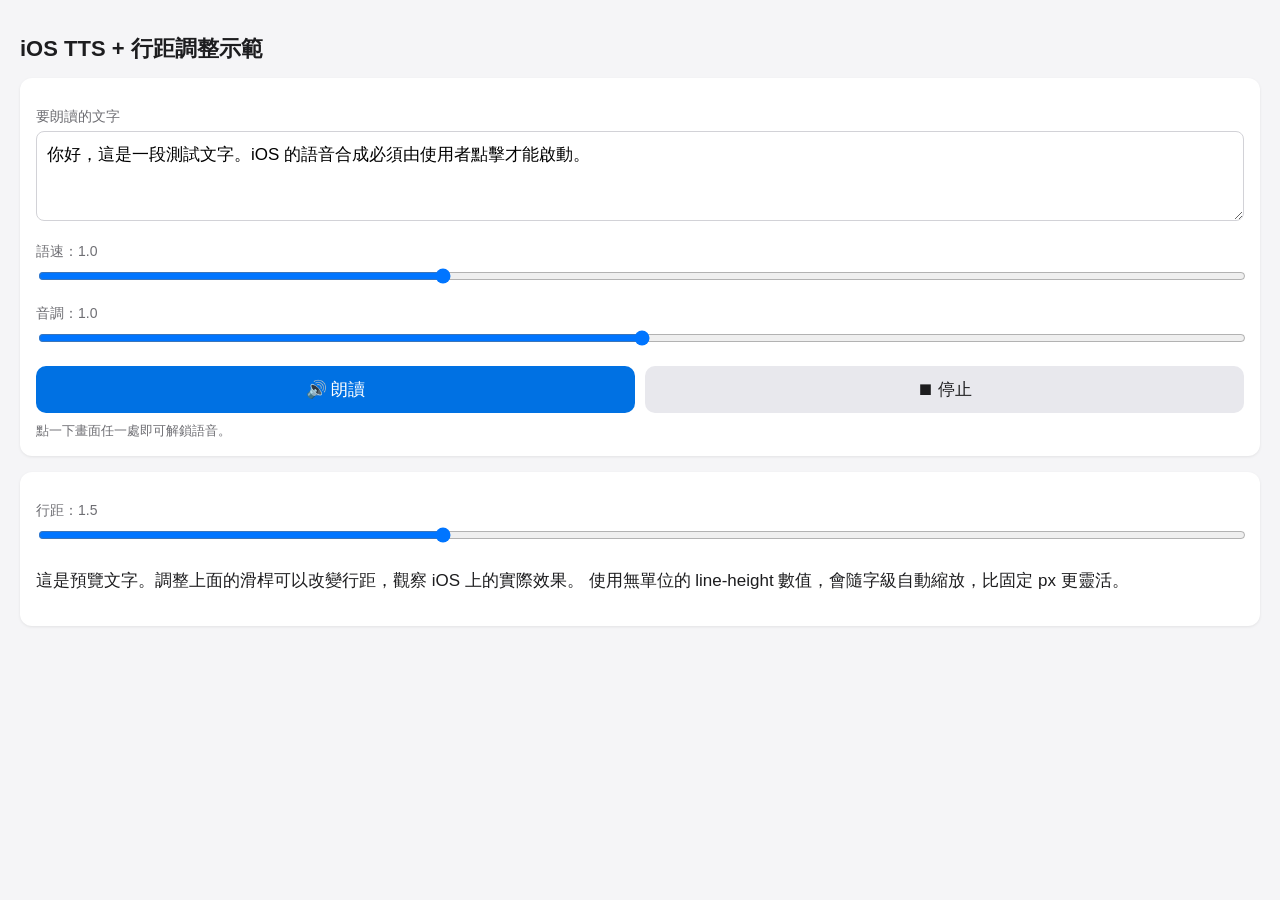
==== speak.html @ 1f261489 "Add files via upload" ====
<!DOCTYPE html>
<html lang="zh-TW">
<head>
<meta charset="UTF-8">
<meta name="viewport" content="width=device-width, initial-scale=1.0">
<title>iOS TTS + 行距示範</title>
<style>
  html {
    -webkit-text-size-adjust: 100%;
    text-size-adjust: 100%;
  }

  body {
    font-family: -apple-system, BlinkMacSystemFont, "PingFang TC", "Helvetica Neue", sans-serif;
    font-size: 17px;
    line-height: 1.5;          /* 可調整的預設行距 */
    margin: 0;
    padding: 20px;
    background: #f5f5f7;
    color: #1d1d1f;
  }

  h1 {
    font-size: 22px;
    line-height: 1.3;
  }

  .card {
    background: #fff;
    border-radius: 12px;
    padding: 16px;
    margin-bottom: 16px;
    box-shadow: 0 1px 3px rgba(0,0,0,0.08);
  }

  textarea {
    width: 100%;
    box-sizing: border-box;
    font-size: 17px;
    line-height: 1.5;
    padding: 10px;
    border: 1px solid #d2d2d7;
    border-radius: 8px;
    resize: vertical;
    min-height: 90px;
    font-family: inherit;
  }

  label {
    display: block;
    font-size: 14px;
    color: #6e6e73;
    margin: 12px 0 4px;
  }

  input[type="range"] {
    width: 100%;
  }

  .row {
    display: flex;
    gap: 10px;
    margin-top: 12px;
  }

  button {
    flex: 1;
    font-size: 17px;
    padding: 12px;
    border: none;
    border-radius: 10px;
    background: #0071e3;
    color: #fff;
    font-weight: 500;
    cursor: pointer;
    -webkit-tap-highlight-color: transparent;
  }

  button:active {
    opacity: 0.75;
  }

  button.secondary {
    background: #e8e8ed;
    color: #1d1d1f;
  }

  #status {
    font-size: 13px;
    color: #6e6e73;
    margin-top: 8px;
    min-height: 18px;
  }

  #preview {
    font-size: 17px;
  }
</style>
</head>
<body>

<h1>iOS TTS + 行距調整示範</h1>

<div class="card">
  <label for="text">要朗讀的文字</label>
  <textarea id="text">你好，這是一段測試文字。iOS 的語音合成必須由使用者點擊才能啟動。</textarea>

  <label for="rate">語速：<span id="rateVal">1.0</span></label>
  <input type="range" id="rate" min="0.5" max="2" step="0.1" value="1.0">

  <label for="pitch">音調：<span id="pitchVal">1.0</span></label>
  <input type="range" id="pitch" min="0" max="2" step="0.1" value="1.0">

  <div class="row">
    <button id="speakBtn">🔊 朗讀</button>
    <button id="stopBtn" class="secondary">⏹ 停止</button>
  </div>

  <div id="status"></div>
</div>

<div class="card">
  <label for="lineHeight">行距：<span id="lhVal">1.5</span></label>
  <input type="range" id="lineHeight" min="1" max="2.5" step="0.1" value="1.5">

  <p id="preview">
    這是預覽文字。調整上面的滑桿可以改變行距，觀察 iOS 上的實際效果。
    使用無單位的 line-height 數值，會隨字級自動縮放，比固定 px 更靈活。
  </p>
</div>

<script>
(function () {
  const textEl      = document.getElementById('text');
  const rateEl      = document.getElementById('rate');
  const pitchEl     = document.getElementById('pitch');
  const rateVal     = document.getElementById('rateVal');
  const pitchVal    = document.getElementById('pitchVal');
  const speakBtn    = document.getElementById('speakBtn');
  const stopBtn     = document.getElementById('stopBtn');
  const statusEl    = document.getElementById('status');
  const lineHeightEl= document.getElementById('lineHeight');
  const lhVal       = document.getElementById('lhVal');
  const previewEl   = document.getElementById('preview');

  // ---------- 檢查支援度 ----------
  const synth = window.speechSynthesis;
  const hasTTS = 'speechSynthesis' in window && 'SpeechSynthesisUtterance' in window;

  if (!hasTTS) {
    statusEl.textContent = '⚠️ 此瀏覽器不支援語音合成。';
    speakBtn.disabled = true;
    stopBtn.disabled = true;
  }

  // ---------- iOS 解鎖：第一次點擊時播一段靜音 ----------
  let unlocked = false;
  function unlockOnce() {
    if (unlocked || !hasTTS) return;
    const silent = new SpeechSynthesisUtterance(' ');
    silent.volume = 0;
    synth.speak(silent);
    unlocked = true;
  }
  document.addEventListener('touchstart', unlockOnce, { once: true, passive: true });
  document.addEventListener('click',      unlockOnce, { once: true });

  // ---------- 滑桿顯示 ----------
  rateEl.addEventListener('input', () => {
    rateVal.textContent = parseFloat(rateEl.value).toFixed(1);
  });
  pitchEl.addEventListener('input', () => {
    pitchVal.textContent = parseFloat(pitchEl.value).toFixed(1);
  });
  lineHeightEl.addEventListener('input', () => {
    const v = parseFloat(lineHeightEl.value).toFixed(1);
    lhVal.textContent = v;
    previewEl.style.lineHeight = v;
  });

  // ---------- 朗讀 ----------
  speakBtn.addEventListener('click', () => {
    if (!hasTTS) return;

    const text = textEl.value.trim();
    if (!text) {
      statusEl.textContent = '請先輸入文字。';
      return;
    }

    // 若正在播放，先取消
    synth.cancel();

    const utter = new SpeechSynthesisUtterance(text);
    utter.lang  = 'zh-TW';
    utter.rate  = parseFloat(rateEl.value);
    utter.pitch = parseFloat(pitchEl.value);
    utter.volume = 1;

    // 嘗試挑選中文語音（部分 iOS 版本需要指定 voice 才正確）
    const voices = synth.getVoices();
    const zhVoice = voices.find(v => /zh[-_]?(TW|HK|CN)/i.test(v.lang))
                 || voices.find(v => /^zh/i.test(v.lang));
    if (zhVoice) utter.voice = zhVoice;

    utter.onstart = () => { statusEl.textContent = '🔊 播放中…'; };
    utter.onend   = () => { statusEl.textContent = '✅ 播放完畢。'; };
    utter.onerror = (e) => { statusEl.textContent = '❌ 錯誤：' + e.error; };

    synth.speak(utter);
  });

  // ---------- 停止 ----------
  stopBtn.addEventListener('click', () => {
    if (!hasTTS) return;
    synth.cancel();
    statusEl.textContent = '⏹ 已停止。';
  });

  // 有些 iOS 版本 voices 是非同步載入的
  if (hasTTS && typeof synth.onvoiceschanged !== 'undefined') {
    synth.onvoiceschanged = () => {};
  }

  // 初始狀態
  if (hasTTS) {
    statusEl.textContent = '點一下畫面任一處即可解鎖語音。';
  }
})();
</script>

</body>
</html>
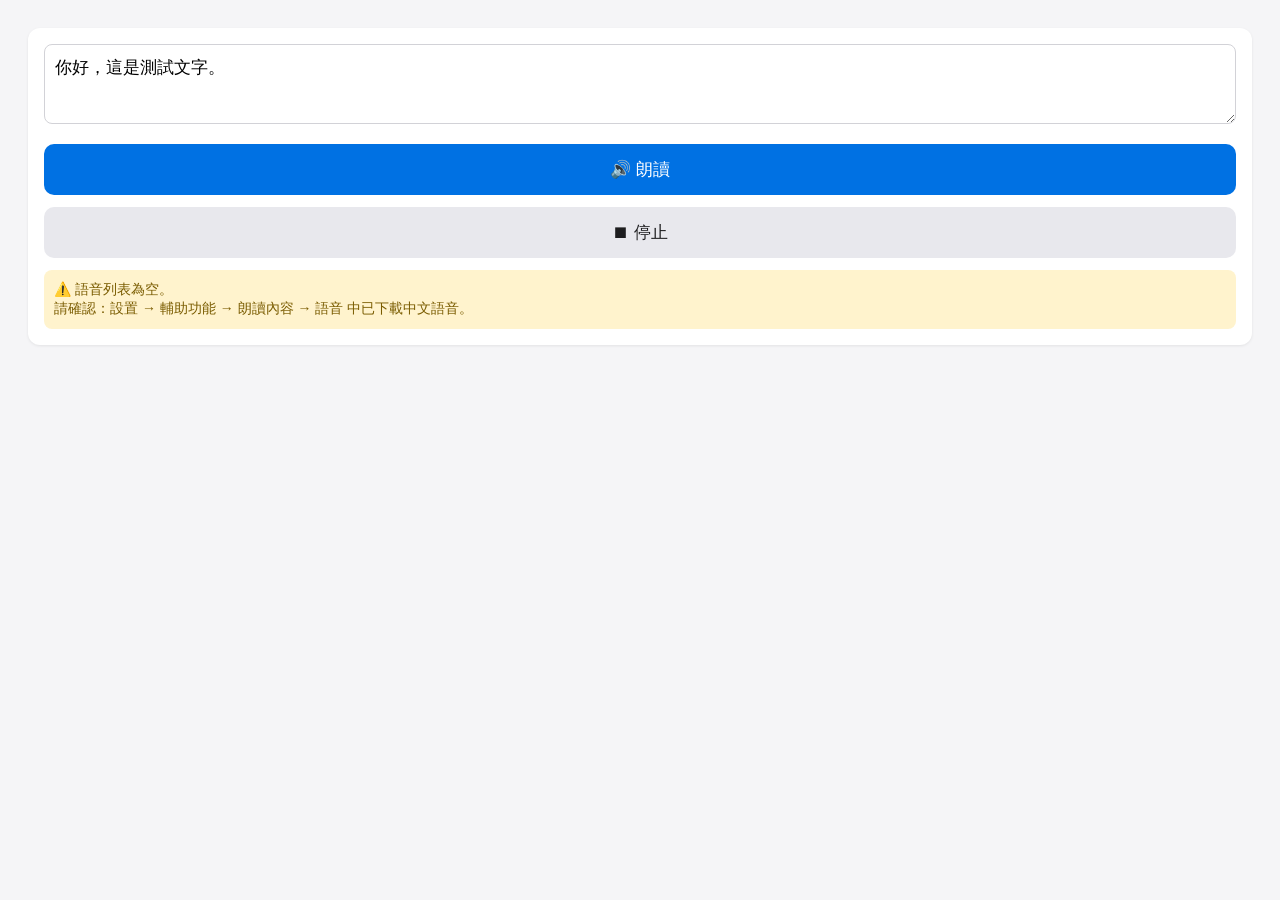
==== commit effc42b7: "Update speak.html" ====
--- a/speak.html
+++ b/speak.html
@@ -3,28 +3,16 @@
 <head>
 <meta charset="UTF-8">
 <meta name="viewport" content="width=device-width, initial-scale=1.0">
-<title>iOS TTS + 行距示範</title>
+<title>TTS 測試（HTTP/HTTPS 檢測）</title>
 <style>
-  html {
-    -webkit-text-size-adjust: 100%;
-    text-size-adjust: 100%;
-  }
-
   body {
-    font-family: -apple-system, BlinkMacSystemFont, "PingFang TC", "Helvetica Neue", sans-serif;
+    font-family: -apple-system, BlinkMacSystemFont, "PingFang TC", sans-serif;
     font-size: 17px;
-    line-height: 1.5;          /* 可調整的預設行距 */
-    margin: 0;
+    line-height: 1.5;
     padding: 20px;
     background: #f5f5f7;
     color: #1d1d1f;
   }
-
-  h1 {
-    font-size: 22px;
-    line-height: 1.3;
-  }
-
   .card {
     background: #fff;
     border-radius: 12px;
@@ -32,7 +20,6 @@
     margin-bottom: 16px;
     box-shadow: 0 1px 3px rgba(0,0,0,0.08);
   }
-
   textarea {
     width: 100%;
     box-sizing: border-box;
@@ -41,191 +28,164 @@
     padding: 10px;
     border: 1px solid #d2d2d7;
     border-radius: 8px;
-    resize: vertical;
-    min-height: 90px;
+    min-height: 80px;
     font-family: inherit;
   }
-
-  label {
-    display: block;
-    font-size: 14px;
-    color: #6e6e73;
-    margin: 12px 0 4px;
-  }
-
-  input[type="range"] {
+  button {
     width: 100%;
-  }
-
-  .row {
-    display: flex;
-    gap: 10px;
-    margin-top: 12px;
-  }
-
-  button {
-    flex: 1;
     font-size: 17px;
-    padding: 12px;
+    padding: 14px;
     border: none;
     border-radius: 10px;
     background: #0071e3;
     color: #fff;
     font-weight: 500;
+    margin-top: 12px;
     cursor: pointer;
     -webkit-tap-highlight-color: transparent;
   }
-
-  button:active {
-    opacity: 0.75;
+  button:active { opacity: 0.75; }
+  button:disabled {
+    background: #c7c7cc;
+    cursor: not-allowed;
   }
-
-  button.secondary {
-    background: #e8e8ed;
-    color: #1d1d1f;
+  #status {
+    font-size: 14px;
+    margin-top: 12px;
+    padding: 10px;
+    border-radius: 8px;
+    line-height: 1.4;
   }
-
-  #status {
-    font-size: 13px;
-    color: #6e6e73;
-    margin-top: 8px;
-    min-height: 18px;
-  }
-
-  #preview {
-    font-size: 17px;
-  }
+  .ok { background: #d1f2d1; color: #1a5c1a; }
+  .warn { background: #fff3cd; color: #7a5c00; }
+  .err { background: #ffd7d7; color: #8a1a1a; }
+  .info { background: #e8e8ed; color: #1d1d1f; }
 </style>
 </head>
 <body>
 
-<h1>iOS TTS + 行距調整示範</h1>
-
 <div class="card">
-  <label for="text">要朗讀的文字</label>
-  <textarea id="text">你好，這是一段測試文字。iOS 的語音合成必須由使用者點擊才能啟動。</textarea>
-
-  <label for="rate">語速：<span id="rateVal">1.0</span></label>
-  <input type="range" id="rate" min="0.5" max="2" step="0.1" value="1.0">
-
-  <label for="pitch">音調：<span id="pitchVal">1.0</span></label>
-  <input type="range" id="pitch" min="0" max="2" step="0.1" value="1.0">
-
-  <div class="row">
-    <button id="speakBtn">🔊 朗讀</button>
-    <button id="stopBtn" class="secondary">⏹ 停止</button>
-  </div>
-
-  <div id="status"></div>
-</div>
-
-<div class="card">
-  <label for="lineHeight">行距：<span id="lhVal">1.5</span></label>
-  <input type="range" id="lineHeight" min="1" max="2.5" step="0.1" value="1.5">
-
-  <p id="preview">
-    這是預覽文字。調整上面的滑桿可以改變行距，觀察 iOS 上的實際效果。
-    使用無單位的 line-height 數值，會隨字級自動縮放，比固定 px 更靈活。
-  </p>
+  <textarea id="text">你好，這是測試文字。</textarea>
+  <button id="speakBtn">🔊 朗讀</button>
+  <button id="stopBtn" style="background:#e8e8ed;color:#1d1d1f;">⏹ 停止</button>
+  <div id="status" class="info">檢查環境中…</div>
 </div>
 
 <script>
 (function () {
-  const textEl      = document.getElementById('text');
-  const rateEl      = document.getElementById('rate');
-  const pitchEl     = document.getElementById('pitch');
-  const rateVal     = document.getElementById('rateVal');
-  const pitchVal    = document.getElementById('pitchVal');
-  const speakBtn    = document.getElementById('speakBtn');
-  const stopBtn     = document.getElementById('stopBtn');
-  const statusEl    = document.getElementById('status');
-  const lineHeightEl= document.getElementById('lineHeight');
-  const lhVal       = document.getElementById('lhVal');
-  const previewEl   = document.getElementById('preview');
+  const textEl = document.getElementById('text');
+  const speakBtn = document.getElementById('speakBtn');
+  const stopBtn = document.getElementById('stopBtn');
+  const statusEl = document.getElementById('status');
 
-  // ---------- 檢查支援度 ----------
-  const synth = window.speechSynthesis;
-  const hasTTS = 'speechSynthesis' in window && 'SpeechSynthesisUtterance' in window;
+  // ========== 1. 檢查是否為安全來源 ==========
+  const isSecure = window.isSecureContext;
+  const isLocalhost = location.hostname === 'localhost' || location.hostname === '127.0.0.1';
+  const canUseTTS = isSecure || isLocalhost;
 
-  if (!hasTTS) {
-    statusEl.textContent = '⚠️ 此瀏覽器不支援語音合成。';
+  console.log('isSecureContext:', isSecure);
+  console.log('hostname:', location.hostname);
+  console.log('protocol:', location.protocol);
+  console.log('canUseTTS:', canUseTTS);
+
+  // ========== 2. 檢查 API 是否存在 ==========
+  const hasAPI = 'speechSynthesis' in window && 'SpeechSynthesisUtterance' in window;
+
+  if (!canUseTTS) {
+    statusEl.className = 'err';
+    statusEl.innerHTML = '⚠️ <b>非安全來源，TTS 已被 iOS 靜默禁用</b><br>' +
+      '目前網址：' + location.origin + '<br>' +
+      'iOS Safari 要求 HTTPS 或 localhost 才能使用語音合成。<br>' +
+      '請改用 HTTPS 訪問，或先在 Mac/PC 的 Safari 測試。';
     speakBtn.disabled = true;
     stopBtn.disabled = true;
+    return;
   }
 
-  // ---------- iOS 解鎖：第一次點擊時播一段靜音 ----------
-  let unlocked = false;
-  function unlockOnce() {
-    if (unlocked || !hasTTS) return;
-    const silent = new SpeechSynthesisUtterance(' ');
-    silent.volume = 0;
-    synth.speak(silent);
-    unlocked = true;
+  if (!hasAPI) {
+    statusEl.className = 'err';
+    statusEl.textContent = '此瀏覽器不支援語音合成 API。';
+    speakBtn.disabled = true;
+    stopBtn.disabled = true;
+    return;
   }
-  document.addEventListener('touchstart', unlockOnce, { once: true, passive: true });
-  document.addEventListener('click',      unlockOnce, { once: true });
 
-  // ---------- 滑桿顯示 ----------
-  rateEl.addEventListener('input', () => {
-    rateVal.textContent = parseFloat(rateEl.value).toFixed(1);
-  });
-  pitchEl.addEventListener('input', () => {
-    pitchVal.textContent = parseFloat(pitchEl.value).toFixed(1);
-  });
-  lineHeightEl.addEventListener('input', () => {
-    const v = parseFloat(lineHeightEl.value).toFixed(1);
-    lhVal.textContent = v;
-    previewEl.style.lineHeight = v;
-  });
+  // ========== 3. 檢查語音是否可用 ==========
+  const synth = window.speechSynthesis;
 
-  // ---------- 朗讀 ----------
+  function checkVoices() {
+    const voices = synth.getVoices();
+    if (voices.length === 0) {
+      statusEl.className = 'warn';
+      statusEl.innerHTML = '⚠️ 語音列表為空。<br>' +
+        '請確認：設置 → 輔助功能 → 朗讀內容 → 語音 中已下載中文語音。';
+    } else {
+      const zhVoices = voices.filter(v => /^zh/i.test(v.lang));
+      statusEl.className = 'ok';
+      statusEl.innerHTML = '✅ 環境正常。偵測到 ' + voices.length + ' 個語音' +
+        (zhVoices.length ? '，其中中文語音 ' + zhVoices.length + ' 個' : '，但未找到中文語音');
+    }
+  }
+
+  checkVoices();
+  if (typeof synth.onvoiceschanged !== 'undefined') {
+    synth.onvoiceschanged = checkVoices;
+  }
+
+  // ========== 4. 朗讀 ==========
   speakBtn.addEventListener('click', () => {
-    if (!hasTTS) return;
+    synth.cancel(); // 清除可能的阻塞狀態
 
     const text = textEl.value.trim();
     if (!text) {
-      statusEl.textContent = '請先輸入文字。';
+      statusEl.className = 'warn';
+      statusEl.textContent = '請輸入文字。';
       return;
     }
 
-    // 若正在播放，先取消
-    synth.cancel();
+    // 檢測 iOS 26 已知 bug：文本以 < 開頭、> 結尾、包含中文
+    if (text.startsWith('<') && text.endsWith('>') && /[\u4e00-\u9fff]/.test(text)) {
+      statusEl.className = 'err';
+      statusEl.textContent = '⚠️ 此文本格式會觸發 iOS 26 已知 bug，請避免以 <> 包裹中文。';
+      return;
+    }
 
     const utter = new SpeechSynthesisUtterance(text);
-    utter.lang  = 'zh-TW';
-    utter.rate  = parseFloat(rateEl.value);
-    utter.pitch = parseFloat(pitchEl.value);
-    utter.volume = 1;
+    utter.lang = 'zh-TW';
+    utter.rate = 1.0;
+    utter.pitch = 1.0;
+    utter.volume = 1.0;
 
-    // 嘗試挑選中文語音（部分 iOS 版本需要指定 voice 才正確）
+    // 只有當 voices 有內容時才指定 voice
     const voices = synth.getVoices();
-    const zhVoice = voices.find(v => /zh[-_]?(TW|HK|CN)/i.test(v.lang))
-                 || voices.find(v => /^zh/i.test(v.lang));
-    if (zhVoice) utter.voice = zhVoice;
+    if (voices.length > 0) {
+      const zhVoice = voices.find(v => /zh[-_]?(TW|HK|CN)/i.test(v.lang))
+                   || voices.find(v => /^zh/i.test(v.lang));
+      if (zhVoice) utter.voice = zhVoice;
+    }
 
-    utter.onstart = () => { statusEl.textContent = '🔊 播放中…'; };
-    utter.onend   = () => { statusEl.textContent = '✅ 播放完畢。'; };
-    utter.onerror = (e) => { statusEl.textContent = '❌ 錯誤：' + e.error; };
+    utter.onstart = () => {
+      statusEl.className = 'ok';
+      statusEl.textContent = '🔊 播放中…';
+    };
+    utter.onend = () => {
+      statusEl.className = 'info';
+      statusEl.textContent = '✅ 播放完畢。';
+    };
+    utter.onerror = (e) => {
+      statusEl.className = 'err';
+      statusEl.textContent = '❌ 錯誤：' + e.error;
+    };
 
     synth.speak(utter);
   });
 
-  // ---------- 停止 ----------
   stopBtn.addEventListener('click', () => {
-    if (!hasTTS) return;
     synth.cancel();
+    statusEl.className = 'info';
     statusEl.textContent = '⏹ 已停止。';
   });
 
-  // 有些 iOS 版本 voices 是非同步載入的
-  if (hasTTS && typeof synth.onvoiceschanged !== 'undefined') {
-    synth.onvoiceschanged = () => {};
-  }
-
-  // 初始狀態
-  if (hasTTS) {
-    statusEl.textContent = '點一下畫面任一處即可解鎖語音。';
-  }
 })();
 </script>
 
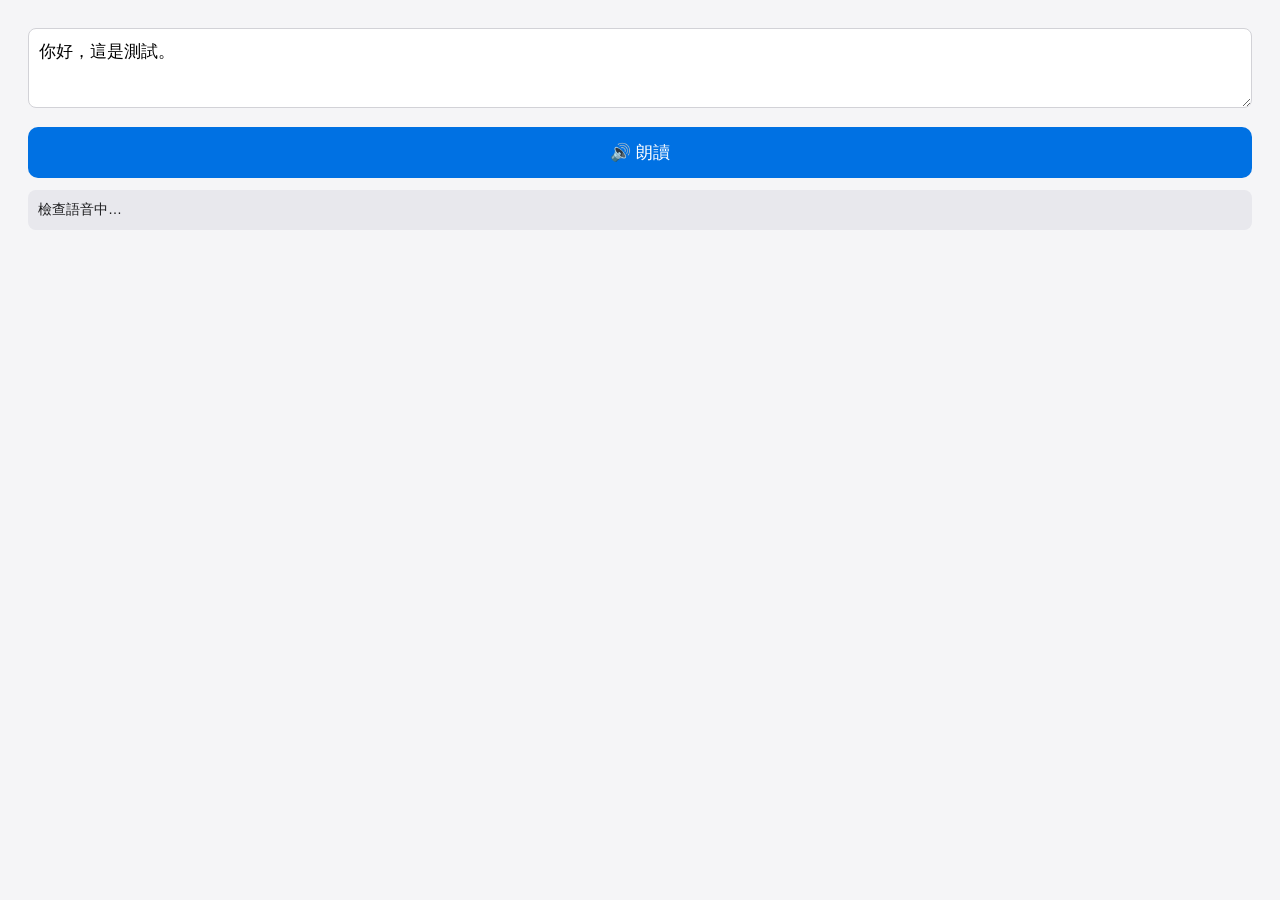
==== commit b69fe363: "Update speak.html" ====
--- a/speak.html
+++ b/speak.html
@@ -3,190 +3,128 @@
 <head>
 <meta charset="UTF-8">
 <meta name="viewport" content="width=device-width, initial-scale=1.0">
-<title>TTS 測試（HTTP/HTTPS 檢測）</title>
+<title>語音合成測試</title>
 <style>
   body {
-    font-family: -apple-system, BlinkMacSystemFont, "PingFang TC", sans-serif;
-    font-size: 17px;
+    font-family: -apple-system, "PingFang TC", sans-serif;
+    padding: 20px;
     line-height: 1.5;
-    padding: 20px;
     background: #f5f5f7;
     color: #1d1d1f;
-  }
-  .card {
-    background: #fff;
-    border-radius: 12px;
-    padding: 16px;
-    margin-bottom: 16px;
-    box-shadow: 0 1px 3px rgba(0,0,0,0.08);
   }
   textarea {
     width: 100%;
     box-sizing: border-box;
     font-size: 17px;
-    line-height: 1.5;
     padding: 10px;
+    min-height: 80px;
     border: 1px solid #d2d2d7;
     border-radius: 8px;
-    min-height: 80px;
     font-family: inherit;
+    line-height: 1.5;
   }
   button {
     width: 100%;
     font-size: 17px;
     padding: 14px;
+    margin-top: 12px;
     border: none;
     border-radius: 10px;
     background: #0071e3;
     color: #fff;
     font-weight: 500;
-    margin-top: 12px;
     cursor: pointer;
     -webkit-tap-highlight-color: transparent;
   }
   button:active { opacity: 0.75; }
-  button:disabled {
-    background: #c7c7cc;
-    cursor: not-allowed;
-  }
+  button:disabled { background: #c7c7cc; }
   #status {
     font-size: 14px;
     margin-top: 12px;
     padding: 10px;
     border-radius: 8px;
+    background: #e8e8ed;
     line-height: 1.4;
+    white-space: pre-wrap;
   }
-  .ok { background: #d1f2d1; color: #1a5c1a; }
-  .warn { background: #fff3cd; color: #7a5c00; }
-  .err { background: #ffd7d7; color: #8a1a1a; }
-  .info { background: #e8e8ed; color: #1d1d1f; }
 </style>
 </head>
 <body>
 
-<div class="card">
-  <textarea id="text">你好，這是測試文字。</textarea>
-  <button id="speakBtn">🔊 朗讀</button>
-  <button id="stopBtn" style="background:#e8e8ed;color:#1d1d1f;">⏹ 停止</button>
-  <div id="status" class="info">檢查環境中…</div>
-</div>
+<textarea id="text">你好，這是測試。</textarea>
+<button id="speakBtn">🔊 朗讀</button>
+<div id="status">檢查語音中…</div>
 
 <script>
-(function () {
-  const textEl = document.getElementById('text');
-  const speakBtn = document.getElementById('speakBtn');
-  const stopBtn = document.getElementById('stopBtn');
-  const statusEl = document.getElementById('status');
+const synth = window.speechSynthesis;
+const statusEl = document.getElementById('status');
+const speakBtn = document.getElementById('speakBtn');
+const textEl = document.getElementById('text');
 
-  // ========== 1. 檢查是否為安全來源 ==========
-  const isSecure = window.isSecureContext;
-  const isLocalhost = location.hostname === 'localhost' || location.hostname === '127.0.0.1';
-  const canUseTTS = isSecure || isLocalhost;
+let voicesReady = false;
+let zhVoice = null;
 
-  console.log('isSecureContext:', isSecure);
-  console.log('hostname:', location.hostname);
-  console.log('protocol:', location.protocol);
-  console.log('canUseTTS:', canUseTTS);
+// 1. 等待語音列表就緒
+function loadVoices() {
+  const voices = synth.getVoices();
+  if (voices.length === 0) return;
 
-  // ========== 2. 檢查 API 是否存在 ==========
-  const hasAPI = 'speechSynthesis' in window && 'SpeechSynthesisUtterance' in window;
+  voicesReady = true;
 
-  if (!canUseTTS) {
-    statusEl.className = 'err';
-    statusEl.innerHTML = '⚠️ <b>非安全來源，TTS 已被 iOS 靜默禁用</b><br>' +
-      '目前網址：' + location.origin + '<br>' +
-      'iOS Safari 要求 HTTPS 或 localhost 才能使用語音合成。<br>' +
-      '請改用 HTTPS 訪問，或先在 Mac/PC 的 Safari 測試。';
-    speakBtn.disabled = true;
-    stopBtn.disabled = true;
-    return;
+  // 優先選中文語音
+  zhVoice = voices.find(v => /zh[-_]?(TW|HK|CN)/i.test(v.lang))
+         || voices.find(v => /^zh/i.test(v.lang));
+
+  if (zhVoice) {
+    statusEl.textContent = '✅ 語音就緒：' + zhVoice.name + ' (' + zhVoice.lang + ')';
+  } else {
+    statusEl.textContent = '⚠️ 未找到中文語音，將使用預設語音';
+  }
+}
+
+// 監聽 voiceschanged，同時輪詢兜底（Safari 首次互動後才載入語音）
+synth.onvoiceschanged = loadVoices;
+loadVoices();
+
+let pollCount = 0;
+const poll = setInterval(() => {
+  if (voicesReady || pollCount++ > 20) { clearInterval(poll); return; }
+  loadVoices();
+}, 250);
+
+// 2. 朗讀
+speakBtn.addEventListener('click', () => {
+  synth.cancel(); // 清除阻塞佇列
+
+  let text = textEl.value.trim();
+  if (!text) { statusEl.textContent = '請輸入文字。'; return; }
+
+  // 3. 規避 iOS 26 凍結 bug：把尖括號替換成全形符號
+  if (text.startsWith('<') && text.endsWith('>') && /[\u4e00-\u9fff]/.test(text)) {
+    text = text.replace(/[<>]/g, ch => ({ '<': '\uff1c', '>': '\uff1e' }[ch]));
+    statusEl.textContent = '⚠️ 已自動替換尖括號以避開 iOS 26 bug';
   }
 
-  if (!hasAPI) {
-    statusEl.className = 'err';
-    statusEl.textContent = '此瀏覽器不支援語音合成 API。';
-    speakBtn.disabled = true;
-    stopBtn.disabled = true;
-    return;
+  const utter = new SpeechSynthesisUtterance(text);
+  utter.lang = zhVoice ? zhVoice.lang : 'zh-TW';
+  utter.rate = 1.0;
+  utter.pitch = 1.0;
+  utter.volume = 1.0;
+
+  // 4. 關鍵：顯式指定 voice，否則 iOS 可能靜默失敗
+  if (zhVoice) {
+    utter.voice = zhVoice;
+  } else {
+    const allVoices = synth.getVoices();
+    if (allVoices.length > 0) utter.voice = allVoices[0];
   }
 
-  // ========== 3. 檢查語音是否可用 ==========
-  const synth = window.speechSynthesis;
+  utter.onstart = () => { statusEl.textContent = '🔊 播放中…'; };
+  utter.onend = () => { statusEl.textContent = '✅ 播放完畢。'; };
+  utter.onerror = (e) => { statusEl.textContent = '❌ 錯誤：' + e.error; };
 
-  function checkVoices() {
-    const voices = synth.getVoices();
-    if (voices.length === 0) {
-      statusEl.className = 'warn';
-      statusEl.innerHTML = '⚠️ 語音列表為空。<br>' +
-        '請確認：設置 → 輔助功能 → 朗讀內容 → 語音 中已下載中文語音。';
-    } else {
-      const zhVoices = voices.filter(v => /^zh/i.test(v.lang));
-      statusEl.className = 'ok';
-      statusEl.innerHTML = '✅ 環境正常。偵測到 ' + voices.length + ' 個語音' +
-        (zhVoices.length ? '，其中中文語音 ' + zhVoices.length + ' 個' : '，但未找到中文語音');
-    }
-  }
-
-  checkVoices();
-  if (typeof synth.onvoiceschanged !== 'undefined') {
-    synth.onvoiceschanged = checkVoices;
-  }
-
-  // ========== 4. 朗讀 ==========
-  speakBtn.addEventListener('click', () => {
-    synth.cancel(); // 清除可能的阻塞狀態
-
-    const text = textEl.value.trim();
-    if (!text) {
-      statusEl.className = 'warn';
-      statusEl.textContent = '請輸入文字。';
-      return;
-    }
-
-    // 檢測 iOS 26 已知 bug：文本以 < 開頭、> 結尾、包含中文
-    if (text.startsWith('<') && text.endsWith('>') && /[\u4e00-\u9fff]/.test(text)) {
-      statusEl.className = 'err';
-      statusEl.textContent = '⚠️ 此文本格式會觸發 iOS 26 已知 bug，請避免以 <> 包裹中文。';
-      return;
-    }
-
-    const utter = new SpeechSynthesisUtterance(text);
-    utter.lang = 'zh-TW';
-    utter.rate = 1.0;
-    utter.pitch = 1.0;
-    utter.volume = 1.0;
-
-    // 只有當 voices 有內容時才指定 voice
-    const voices = synth.getVoices();
-    if (voices.length > 0) {
-      const zhVoice = voices.find(v => /zh[-_]?(TW|HK|CN)/i.test(v.lang))
-                   || voices.find(v => /^zh/i.test(v.lang));
-      if (zhVoice) utter.voice = zhVoice;
-    }
-
-    utter.onstart = () => {
-      statusEl.className = 'ok';
-      statusEl.textContent = '🔊 播放中…';
-    };
-    utter.onend = () => {
-      statusEl.className = 'info';
-      statusEl.textContent = '✅ 播放完畢。';
-    };
-    utter.onerror = (e) => {
-      statusEl.className = 'err';
-      statusEl.textContent = '❌ 錯誤：' + e.error;
-    };
-
-    synth.speak(utter);
-  });
-
-  stopBtn.addEventListener('click', () => {
-    synth.cancel();
-    statusEl.className = 'info';
-    statusEl.textContent = '⏹ 已停止。';
-  });
-
-})();
+  synth.speak(utter);
+});
 </script>
 
 </body>
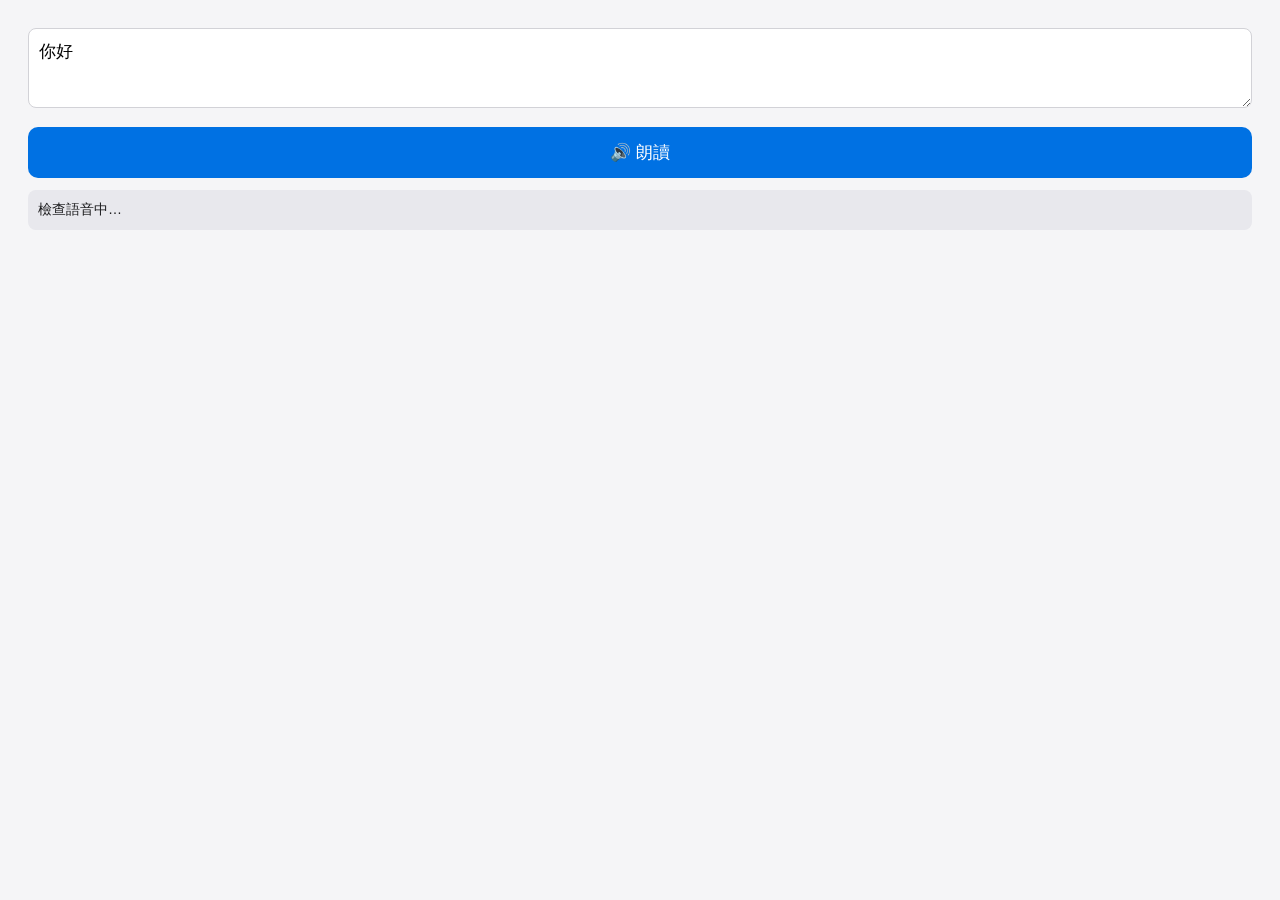
==== commit 39c36c96: "Update speak.html" ====
--- a/speak.html
+++ b/speak.html
@@ -51,7 +51,7 @@
 </head>
 <body>
 
-<textarea id="text">你好，這是測試。</textarea>
+<textarea id="text">你好</textarea>
 <button id="speakBtn">🔊 朗讀</button>
 <div id="status">檢查語音中…</div>
 
@@ -64,7 +64,7 @@
 let voicesReady = false;
 let zhVoice = null;
 
-// 1. 等待語音列表就緒
+// 1. 等待語音列表就緒（iOS 的 getVoices() 是非同步載入的）
 function loadVoices() {
   const voices = synth.getVoices();
   if (voices.length === 0) return;
@@ -99,10 +99,11 @@
   let text = textEl.value.trim();
   if (!text) { statusEl.textContent = '請輸入文字。'; return; }
 
-  // 3. 規避 iOS 26 凍結 bug：把尖括號替換成全形符號
+  // 3. 規避 iOS 26+ 的凍結 Bug
+  // 如果文本以 < 開頭、> 結尾，且包含中文字符，就替換掉尖括號
   if (text.startsWith('<') && text.endsWith('>') && /[\u4e00-\u9fff]/.test(text)) {
     text = text.replace(/[<>]/g, ch => ({ '<': '\uff1c', '>': '\uff1e' }[ch]));
-    statusEl.textContent = '⚠️ 已自動替換尖括號以避開 iOS 26 bug';
+    statusEl.textContent = '⚠️ 已自動替換尖括號以避開 iOS Bug';
   }
 
   const utter = new SpeechSynthesisUtterance(text);
